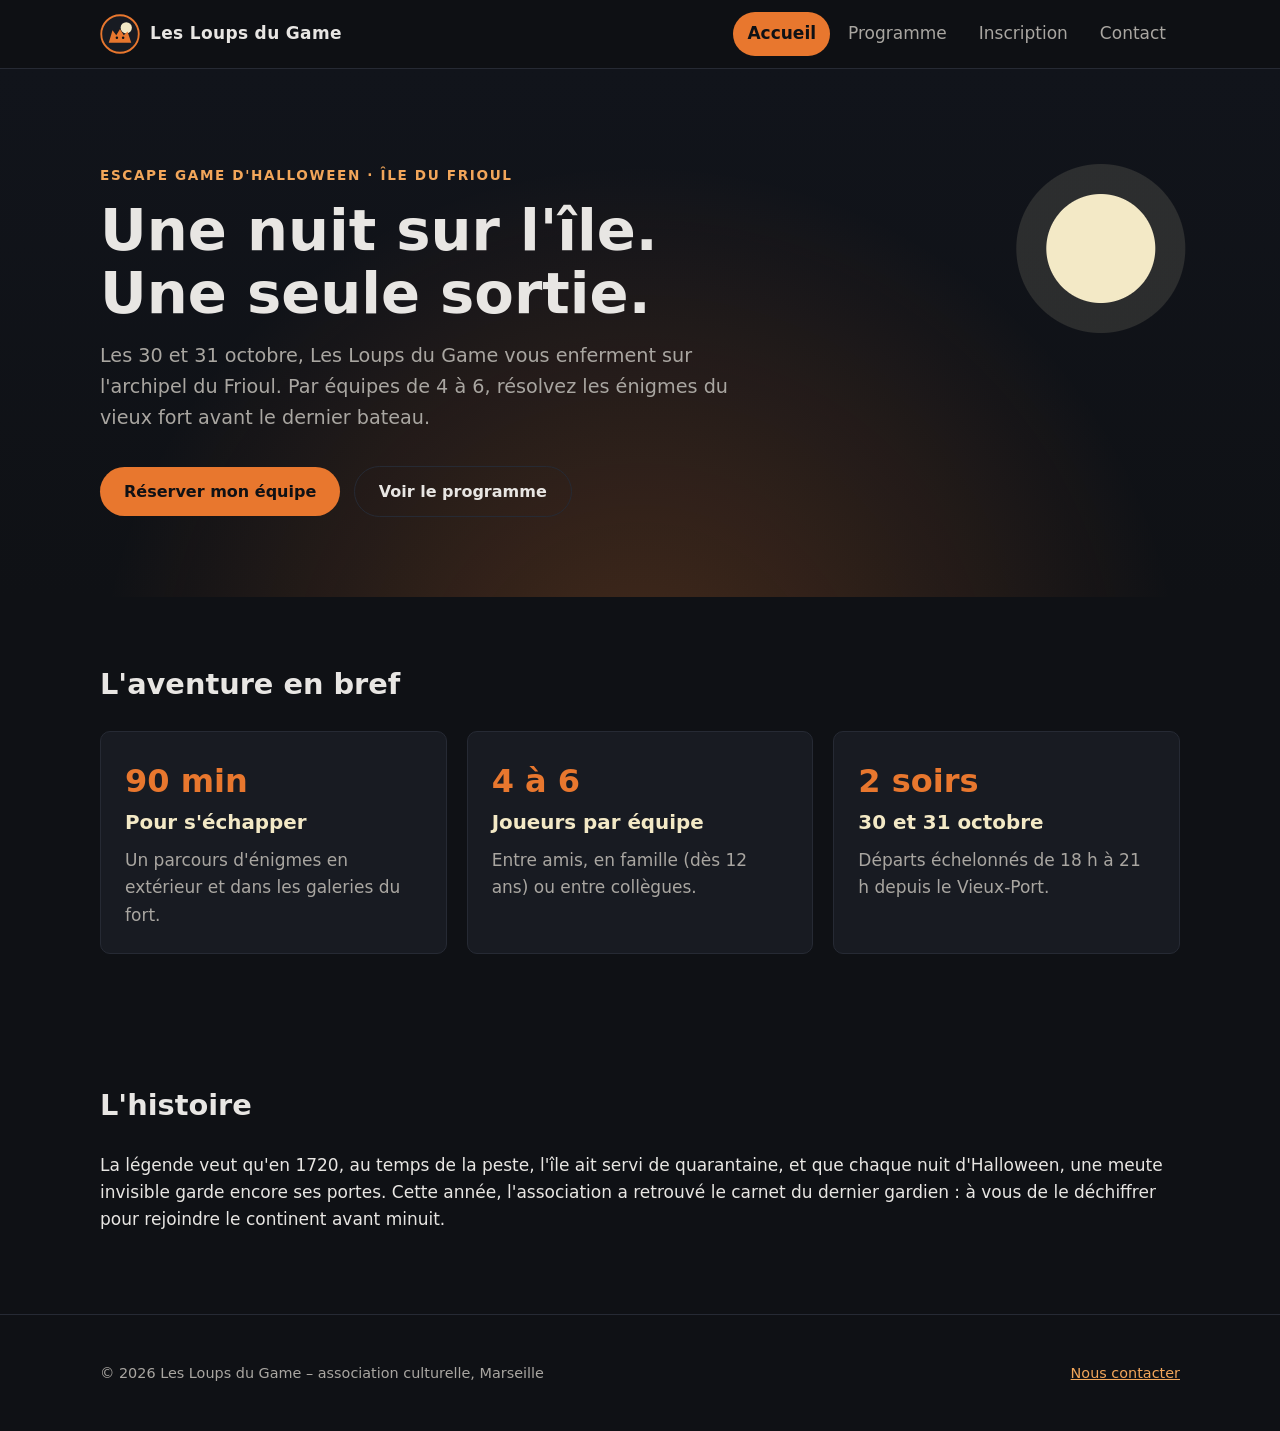
==== site/index.html @ d72a891d "premier commit" ====
<!DOCTYPE html>
<html lang="fr">
<head>
  <meta charset="utf-8">
  <meta name="viewport" content="width=device-width, initial-scale=1">
  <title>Accueil – Les Loups du Game</title>
  <meta name="description" content="Escape game d'Halloween sur l'île du Frioul à Marseille, organisé par l'association Les Loups du Game.">
  <link rel="icon" href="favicon.svg" type="image/svg+xml">
  <link rel="stylesheet" href="css/style.css">
</head>
<body>
  <header class="entete">
    <div class="conteneur">
      <a class="marque" href="index.html"><img src="img/logo.svg" alt="" width="40" height="40"> Les Loups du Game</a>
      <nav aria-label="Navigation principale">
        <ul class="nav">
        <li><a href="index.html" aria-current="page">Accueil</a></li>
        <li><a href="programme.html">Programme</a></li>
        <li><a href="inscription.html">Inscription</a></li>
        <li><a href="contact.html">Contact</a></li>
        </ul>
      </nav>
    </div>
  </header>

  <main>
    <section class="bandeau">
      <div class="conteneur">
        <p class="surtitre">Escape game d'Halloween · Île du Frioul</p>
        <h1>Une nuit sur l'île.<br>Une seule sortie.</h1>
        <p class="accroche">Les 30 et 31 octobre, Les Loups du Game vous enferment sur l'archipel du Frioul. Par équipes de 4 à 6, résolvez les énigmes du vieux fort avant le dernier bateau.</p>
        <a class="bouton" href="inscription.html">Réserver mon équipe</a>
        <a class="bouton secondaire" href="programme.html">Voir le programme</a>
      </div>
    </section>

    <section class="section">
      <div class="conteneur">
        <h2>L'aventure en bref</h2>
        <div class="grille">
          <div class="carte">
            <p class="chiffre">90 min</p>
            <h3>Pour s'échapper</h3>
            <p>Un parcours d'énigmes en extérieur et dans les galeries du fort.</p>
          </div>
          <div class="carte">
            <p class="chiffre">4 à 6</p>
            <h3>Joueurs par équipe</h3>
            <p>Entre amis, en famille (dès 12 ans) ou entre collègues.</p>
          </div>
          <div class="carte">
            <p class="chiffre">2 soirs</p>
            <h3>30 et 31 octobre</h3>
            <p>Départs échelonnés de 18 h à 21 h depuis le Vieux-Port.</p>
          </div>
        </div>
      </div>
    </section>

    <section class="section">
      <div class="conteneur">
        <h2>L'histoire</h2>
        <p>La légende veut qu'en 1720, au temps de la peste, l'île ait servi de quarantaine, et que chaque nuit d'Halloween, une meute invisible garde encore ses portes. Cette année, l'association a retrouvé le carnet du dernier gardien : à vous de le déchiffrer pour rejoindre le continent avant minuit.</p>
      </div>
    </section>

  </main>

  <footer class="pied">
    <div class="conteneur">
      <p>© 2026 Les Loups du Game – association culturelle, Marseille</p>
      <p><a href="contact.html">Nous contacter</a></p>
    </div>
  </footer>
</body>
</html>
---- site/css/style.css ----
/* Les Loups du Game – feuille de style commune aux 4 pages */
:root {
  --nuit: #0f1115;
  --nuit-2: #181b22;
  --brume: #262a34;
  --texte: #e8e6e3;
  --texte-doux: #a9a6a1;
  --citrouille: #e8772e;
  --citrouille-clair: #f2a65a;
  --lune: #f3e9c6;
  --rayon: 10px;
  --largeur: 1080px;
}

* { box-sizing: border-box; }

html { scroll-behavior: smooth; }

body {
  margin: 0;
  font-family: "Segoe UI", system-ui, -apple-system, Roboto, "Helvetica Neue", Arial, sans-serif;
  font-size: 17px;
  line-height: 1.6;
  color: var(--texte);
  background: var(--nuit);
}

a { color: var(--citrouille-clair); }
a:hover { color: var(--lune); }

img { max-width: 100%; height: auto; display: block; }

.conteneur { width: min(var(--largeur), 100% - 32px); margin-inline: auto; }

/* En-tête et navigation */
.entete {
  position: sticky; top: 0; z-index: 10;
  background: rgba(15, 17, 21, 0.92);
  backdrop-filter: blur(6px);
  border-bottom: 1px solid var(--brume);
}
.entete .conteneur { display: flex; align-items: center; justify-content: space-between; gap: 16px; min-height: 68px; flex-wrap: wrap; }
.marque { display: flex; align-items: center; gap: 10px; color: var(--texte); text-decoration: none; font-weight: 700; letter-spacing: 0.02em; }
.marque img { width: 40px; height: 40px; }
.nav { display: flex; gap: 4px; flex-wrap: wrap; margin: 0; padding: 0; list-style: none; }
.nav a { display: block; padding: 8px 14px; border-radius: 999px; color: var(--texte-doux); text-decoration: none; }
.nav a:hover { color: var(--texte); background: var(--brume); }
.nav a[aria-current="page"] { color: var(--nuit); background: var(--citrouille); font-weight: 600; }

/* Bandeau d'accueil */
.bandeau {
  padding: 96px 0 80px;
  background:
    radial-gradient(circle at 86% 34%, var(--lune) 0 54px, rgba(243, 233, 198, 0.12) 55px 84px, transparent 85px),
    radial-gradient(ellipse at 50% 120%, rgba(232, 119, 46, 0.25), transparent 60%),
    linear-gradient(180deg, #11141b, var(--nuit));
}
.bandeau h1 { font-size: clamp(2.2rem, 5vw, 3.6rem); line-height: 1.1; margin: 0 0 16px; }
.bandeau .accroche { font-size: 1.2rem; color: var(--texte-doux); max-width: 640px; margin: 0 0 32px; }
.surtitre { color: var(--citrouille-clair); text-transform: uppercase; letter-spacing: 0.12em; font-size: 0.85rem; font-weight: 600; margin: 0 0 12px; }

.bouton {
  display: inline-block; padding: 12px 24px; border-radius: 999px;
  background: var(--citrouille); color: var(--nuit); font-weight: 700; text-decoration: none;
  border: 0; font-size: 1rem; cursor: pointer;
}
.bouton:hover { background: var(--citrouille-clair); color: var(--nuit); }
.bouton.secondaire { background: transparent; color: var(--texte); border: 1px solid var(--brume); margin-left: 8px; }
.bouton.secondaire:hover { border-color: var(--texte-doux); }

/* Sections */
.section { padding: 64px 0; }
.section h2 { font-size: 1.8rem; margin: 0 0 24px; }
.titre-page { padding: 56px 0 8px; }
.titre-page h1 { font-size: clamp(2rem, 4vw, 2.8rem); margin: 0 0 8px; }
.titre-page p { color: var(--texte-doux); margin: 0; }

.grille { display: grid; gap: 20px; grid-template-columns: repeat(auto-fit, minmax(240px, 1fr)); }
.carte { background: var(--nuit-2); border: 1px solid var(--brume); border-radius: var(--rayon); padding: 24px; }
.carte h3 { margin: 0 0 8px; color: var(--lune); }
.carte p { margin: 0; color: var(--texte-doux); }
.carte .chiffre { font-size: 2rem; font-weight: 800; color: var(--citrouille); }

/* Programme */
.programme { list-style: none; margin: 0; padding: 0; border-left: 2px solid var(--brume); }
.programme li { position: relative; padding: 0 0 28px 28px; }
.programme li::before { content: ""; position: absolute; left: -7px; top: 6px; width: 12px; height: 12px; border-radius: 50%; background: var(--citrouille); }
.programme .heure { color: var(--citrouille-clair); font-weight: 700; }
.programme h3 { margin: 2px 0 4px; }
.programme p { margin: 0; color: var(--texte-doux); }

/* Tableaux */
table { width: 100%; border-collapse: collapse; background: var(--nuit-2); border-radius: var(--rayon); overflow: hidden; }
th, td { padding: 12px 16px; text-align: left; border-bottom: 1px solid var(--brume); }
th { color: var(--lune); background: var(--brume); }

/* Formulaires */
.formulaire { display: grid; gap: 16px; max-width: 640px; }
.formulaire label { display: grid; gap: 6px; font-weight: 600; }
.formulaire input, .formulaire select, .formulaire textarea {
  font: inherit; color: var(--texte); background: var(--nuit-2);
  border: 1px solid var(--brume); border-radius: 8px; padding: 10px 12px;
}
.formulaire input:focus, .formulaire select:focus, .formulaire textarea:focus { outline: 2px solid var(--citrouille); outline-offset: 1px; }
.note { font-size: 0.9rem; color: var(--texte-doux); }

/* Pied de page */
.pied { border-top: 1px solid var(--brume); padding: 32px 0; color: var(--texte-doux); font-size: 0.9rem; }
.pied .conteneur { display: flex; justify-content: space-between; gap: 16px; flex-wrap: wrap; }

@media (max-width: 760px) {
  .bandeau {
    padding: 64px 0 56px;
    background:
      radial-gradient(ellipse at 50% 120%, rgba(232, 119, 46, 0.25), transparent 60%),
      linear-gradient(180deg, #11141b, var(--nuit));
  }
  .bouton.secondaire { margin: 12px 0 0; }
}
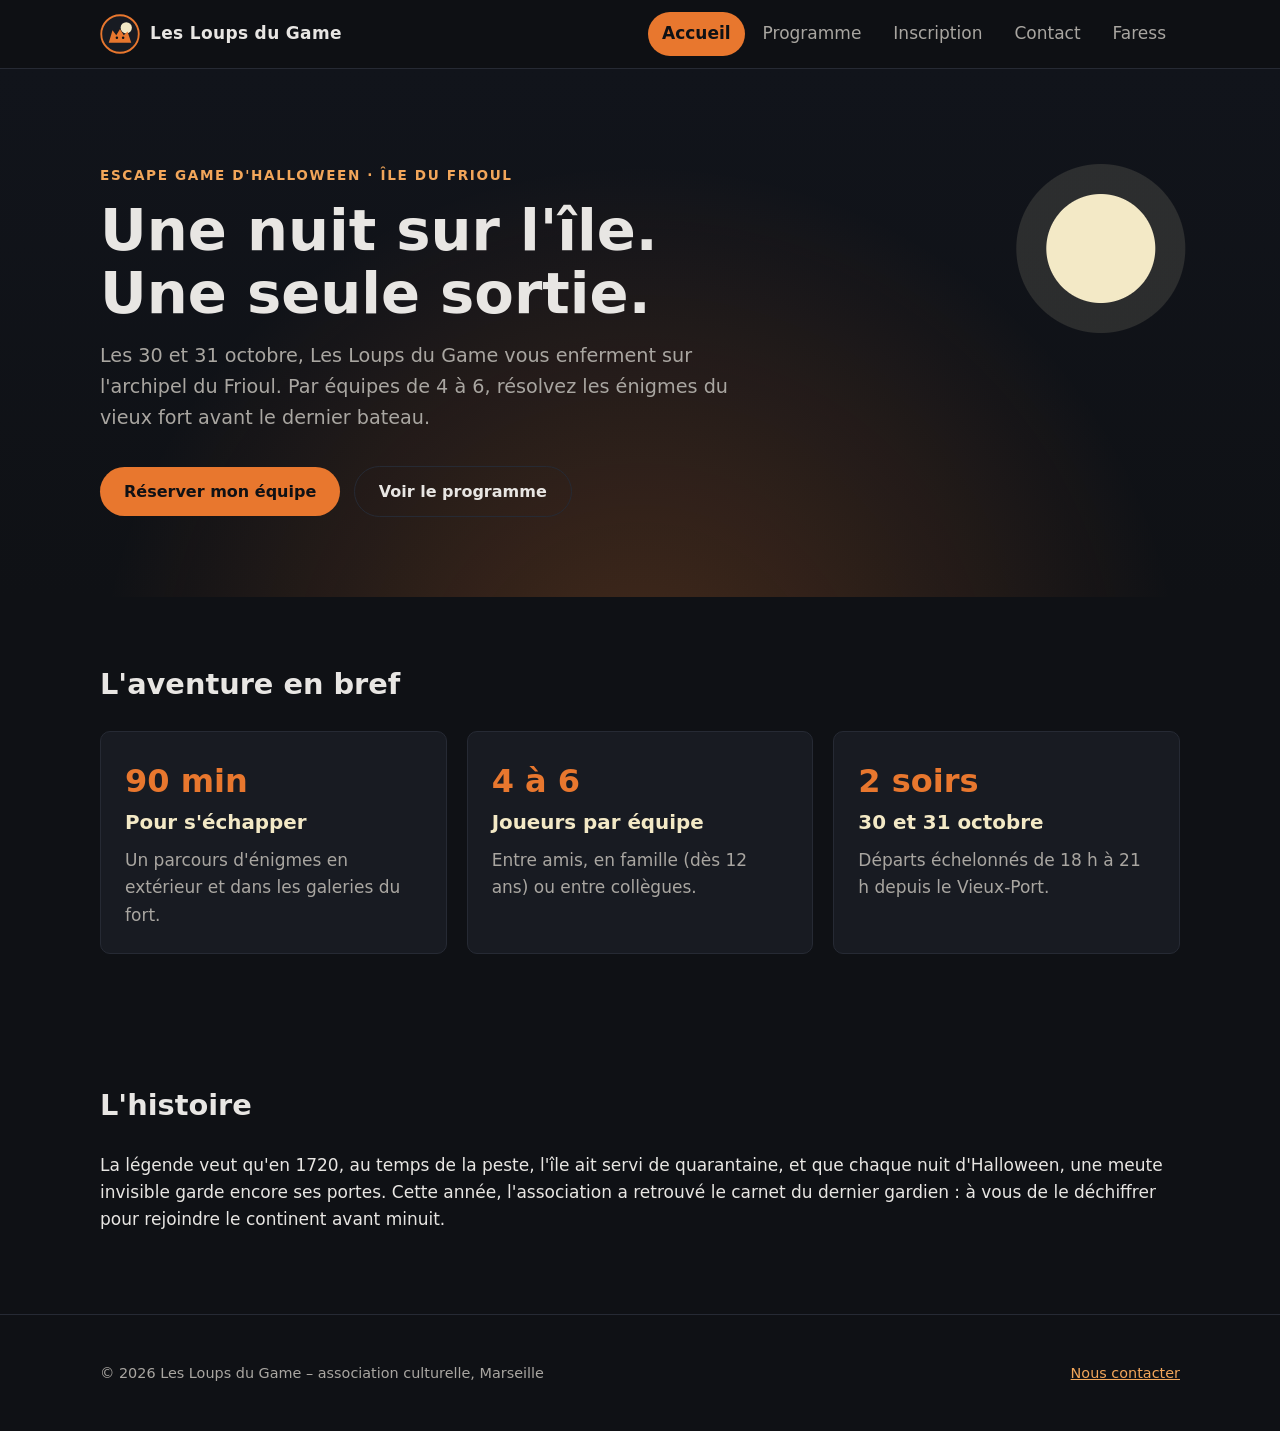
==== commit 285e6513: "ajout de ma page html" ====
--- a/site/index.html
+++ b/site/index.html
@@ -18,6 +18,7 @@
         <li><a href="programme.html">Programme</a></li>
         <li><a href="inscription.html">Inscription</a></li>
         <li><a href="contact.html">Contact</a></li>
+        <li><a href="faress.html">Faress</a></li>
         </ul>
       </nav>
     </div>
--- a/site/css/style.css
+++ b/site/css/style.css
@@ -117,3 +117,34 @@
   }
   .bouton.secondaire { margin: 12px 0 0; }
 }
+
+/* Page Faress */
+.hero-faress {
+  min-height: calc(100vh - 68px);
+  display: grid;
+  place-items: center;
+  text-align: center;
+  padding: 48px 0 72px;
+  background:
+    radial-gradient(circle at 78% 22%, var(--lune) 0 42px, rgba(243, 233, 198, 0.14) 43px 78px, transparent 79px),
+    radial-gradient(ellipse at 50% 110%, rgba(232, 119, 46, 0.35), transparent 58%),
+    linear-gradient(180deg, #11141b, var(--nuit));
+}
+.hero-faress .nom {
+  margin: 0;
+  font-size: clamp(4.2rem, 16vw, 11rem);
+  line-height: 0.88;
+  letter-spacing: -0.04em;
+  font-weight: 800;
+  color: var(--lune);
+  text-shadow: 0 0 40px rgba(232, 119, 46, 0.45);
+}
+.hero-faress .prenom { display: block; }
+.hero-faress .nom-famille {
+  display: block;
+  color: var(--citrouille);
+}
+.hero-faress .accroche {
+  margin: 28px auto 0;
+  max-width: 520px;
+}
